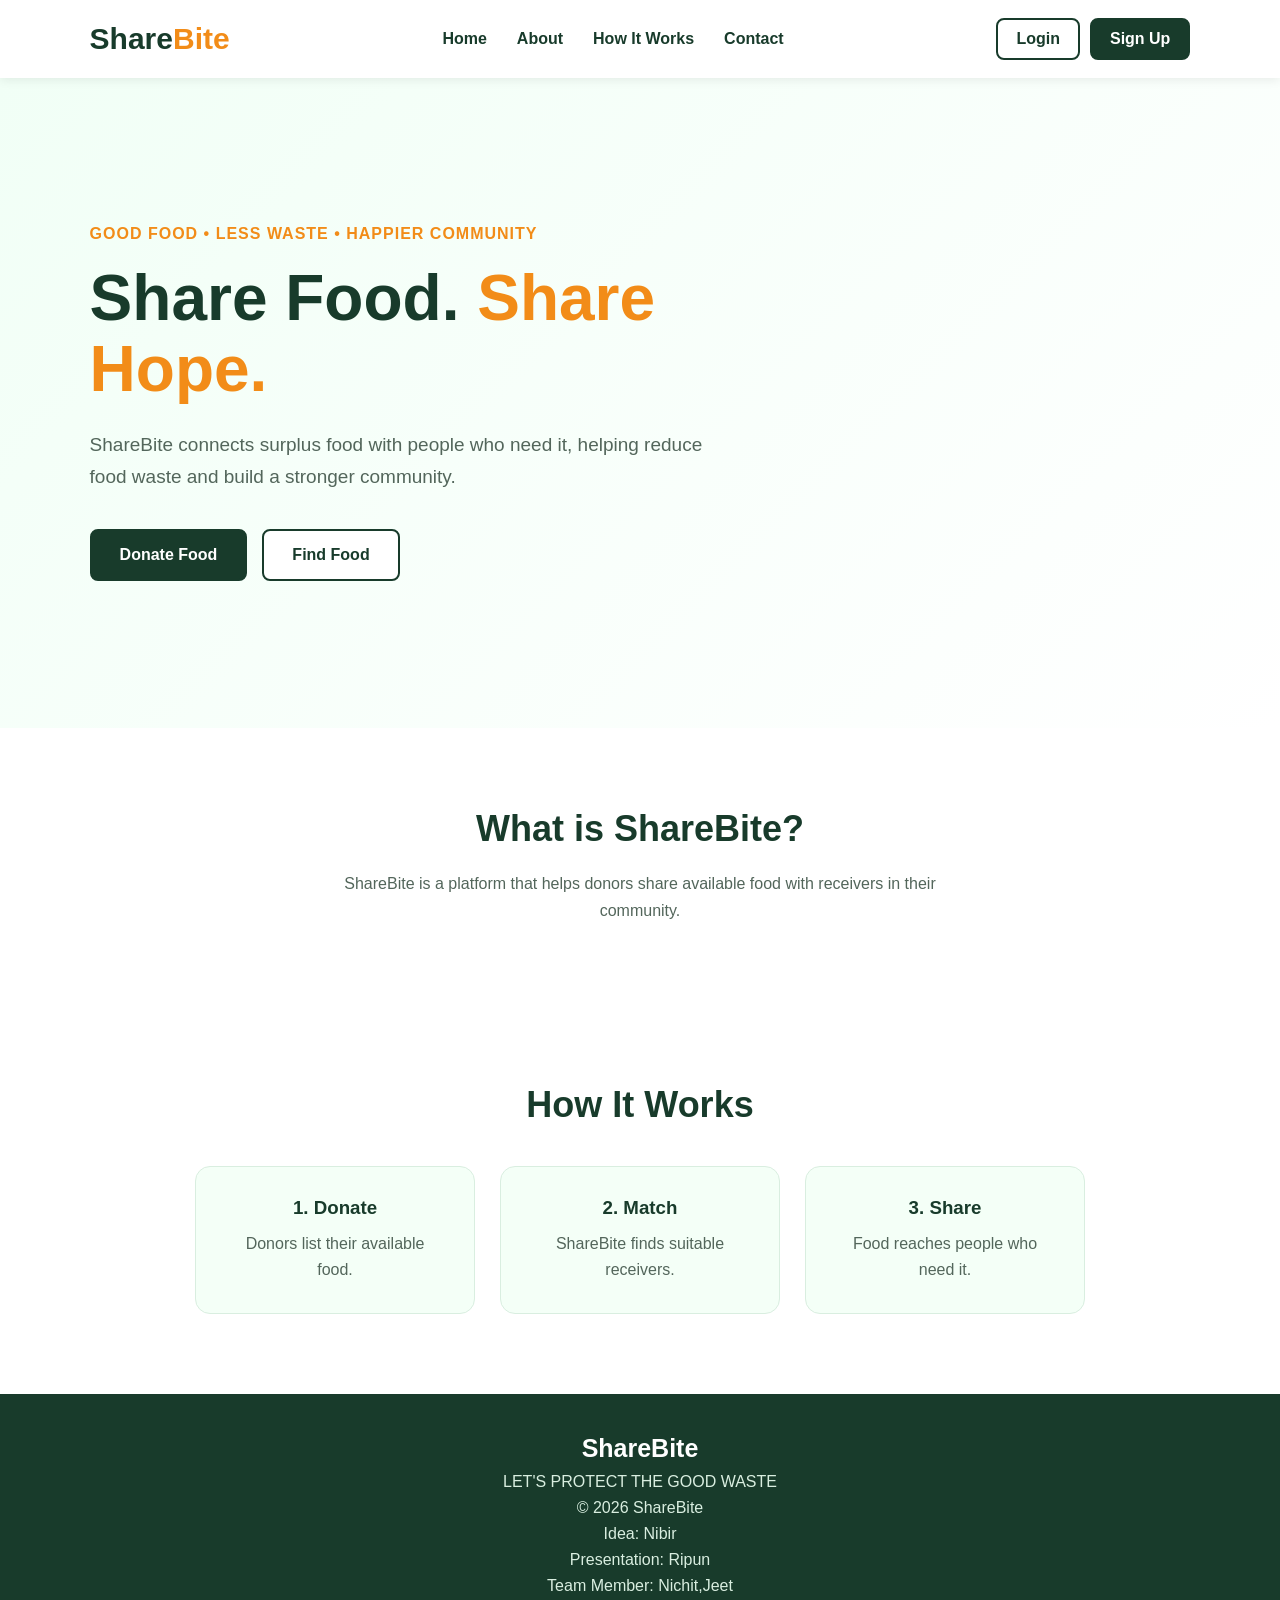
==== frontend1/index.html @ 00ac7233 "Initial commit" ====
<!DOCTYPE html>
<html lang="en">

<head>
    <meta charset="UTF-8">
    <meta name="viewport" content="width=device-width, initial-scale=1.0">

    <title>ShareBite | Good Food, Less Waste</title>

    <link rel="stylesheet" href="css/style.css">
</head>

<body>

    <!-- ================= NAVBAR ================= -->

    <header class="navbar">

        <div class="logo">
            <span>Share</span><strong>Bite</strong>
        </div>

        <nav>
            <a href="index.html">Home</a>
            <a href="#about">About</a>
            <a href="#how-it-works">How It Works</a>
            <a href="#contact">Contact</a>
        </nav>

        <div class="nav-buttons">
            <button class="login-btn" onclick="loginUser()">
    Login
</button>

<button class="signup-btn" onclick="signupUser()">
    Sign Up
</button>
        </div>

    </header>


    <!-- ================= HERO ================= -->

    <main>

        <section class="hero">

            <div class="hero-content">

                <p class="tagline">
                    GOOD FOOD • LESS WASTE • HAPPIER COMMUNITY
                </p>

                <h1>
                    Share Food.
                    <span>Share Hope.</span>
                </h1>

                <p class="hero-text">
                    ShareBite connects surplus food with people who need it,
                    helping reduce food waste and build a stronger community.
                </p>

                <div class="hero-buttons">

    <button class="primary-btn" onclick="goToDonor()">
        Donate Food
    </button>

    <button class="secondary-btn" onclick="goToReceiver()">
        Find Food
    </button>

</div>

            </div>

        </section>


        <!-- ================= ABOUT ================= -->

        <section id="about" class="info-section">

            <h2>What is ShareBite?</h2>

            <p>
                ShareBite is a platform that helps donors share
                available food with receivers in their community.
            </p>

        </section>


        <!-- ================= HOW IT WORKS ================= -->

        <section id="how-it-works" class="info-section">

            <h2>How It Works</h2>

            <div class="steps">

                <div class="step-card">
                    <h3>1. Donate</h3>
                    <p>
                        Donors list their available food.
                    </p>
                </div>

                <div class="step-card">
                    <h3>2. Match</h3>
                    <p>
                        ShareBite finds suitable receivers.
                    </p>
                </div>

                <div class="step-card">
                    <h3>3. Share</h3>
                    <p>
                        Food reaches people who need it.
                    </p>
                </div>

            </div>

        </section>

    </main>


    <!-- ================= FOOTER ================= -->

    <footer id="contact">

        <h3>ShareBite</h3>

        <p>
            LET'S PROTECT THE GOOD WASTE 
        </p>

        <p>
            © 2026 ShareBite
            
        </p>
        <p>
            Idea: Nibir
            
        </p>
        <p>
            Presentation: Ripun
            
        </p>
        <p>
            Team Member: Nichit,Jeet
            
        </p>

    </footer>


    <script src="js/script.js"></script>

</body>

</html>
---- frontend1/css/style.css ----
/* =========================
   BASIC RESET
========================= */

:root {
    --green-dark: #183b2b;
    --green-hover: #24573f;
    --green-light: #f1fff6;
    --orange: #f28c18;
    --text-muted: #53665b;
    --border-light: #e0eee4;
}

* {
    margin: 0;
    padding: 0;
    box-sizing: border-box;
}

html {
    scroll-behavior: smooth;
}

body {
    font-family: Arial, sans-serif;
    color: var(--green-dark);
    background-color: #ffffff;
}

a,
button,
input,
textarea {
    font: inherit;
}

a:focus-visible,
button:focus-visible,
input:focus-visible,
textarea:focus-visible {
    outline: 3px solid var(--orange);
    outline-offset: 3px;
}


/* =========================
   NAVBAR
========================= */

.navbar {
    width: 100%;
    padding: 18px 7%;

    display: flex;
    align-items: center;
    justify-content: space-between;

    background-color: white;

    box-shadow: 0 2px 10px rgba(0, 0, 0, 0.08);

    position: sticky;
    top: 0;
    z-index: 1000;
}


/* LOGO */

.logo {
    font-size: 30px;
    font-weight: bold;
}

.logo span {
    color: var(--green-dark);
}

.logo strong {
    color: var(--orange);
}


/* NAV LINKS */

nav {
    display: flex;
    gap: 30px;
}

nav a {
    text-decoration: none;
    color: var(--green-dark);
    font-weight: 600;
    transition: color 0.2s ease;
}

nav a:hover {
    color: var(--orange);
}


/* NAV BUTTONS */

.nav-buttons {
    display: flex;
    gap: 10px;
}

.login-btn,
.signup-btn {
    padding: 10px 18px;
    border-radius: 8px;
    cursor: pointer;
    font-weight: bold;
    transition: background-color 0.2s ease, color 0.2s ease, border-color 0.2s ease;
}

.login-btn {
    background: white;
    border: 2px solid var(--green-dark);
    color: var(--green-dark);
}

.signup-btn {
    background: var(--green-dark);
    border: 2px solid var(--green-dark);
    color: white;
}


/* =========================
   HERO
========================= */

.hero {
    min-height: 650px;

    display: flex;
    align-items: center;

    padding: 80px 7%;

    background: linear-gradient(
        135deg,
        var(--green-light),
        #ffffff
    );
}

.hero-content {
    max-width: 650px;
}

.tagline {
    color: var(--orange);
    font-weight: bold;
    letter-spacing: 1px;
    margin-bottom: 20px;
}

.hero h1 {
    font-size: 64px;
    line-height: 1.1;
    margin-bottom: 25px;
}

.hero h1 span {
    color: var(--orange);
}

.hero-text {
    font-size: 19px;
    line-height: 1.7;
    color: var(--text-muted);
    margin-bottom: 35px;
}


/* =========================
   HERO BUTTONS
========================= */

.hero-buttons {
    display: flex;
    gap: 15px;
}

.primary-btn,
.secondary-btn {
    padding: 15px 28px;

    border-radius: 8px;

    font-size: 16px;
    font-weight: bold;

    cursor: pointer;
    transition: background-color 0.2s ease, color 0.2s ease, border-color 0.2s ease;
}

.primary-btn {
    background-color: var(--green-dark);
    color: white;
    border: 2px solid var(--green-dark);
}

.secondary-btn {
    background-color: white;
    color: var(--green-dark);
    border: 2px solid var(--green-dark);
}

.primary-btn:hover {
    background-color: var(--green-hover);
}

.secondary-btn:hover {
    background-color: var(--green-light);
}


/* =========================
   INFORMATION SECTIONS
========================= */

.info-section {
    padding: 80px 7%;
    text-align: center;
}

.info-section h2 {
    font-size: 36px;
    margin-bottom: 20px;
}

.info-section > p {
    max-width: 650px;
    margin: auto;
    line-height: 1.7;
    color: var(--text-muted);
}


/* =========================
   STEPS
========================= */

.steps {
    display: flex;
    justify-content: center;
    gap: 25px;

    margin-top: 40px;
}

.step-card {
    width: 280px;
    padding: 30px;

    background-color: #f4fff7;

    border-radius: 15px;

    border: 1px solid #d9eee0;
}

.step-card h3 {
    margin-bottom: 12px;
    color: var(--green-dark);
}

.step-card p {
    color: var(--text-muted);
    line-height: 1.6;
}


/* =========================
   FOOTER
========================= */

footer {
    padding: 40px 7%;

    text-align: center;

    background-color: var(--green-dark);
    color: white;
}

footer h3 {
    font-size: 25px;
    margin-bottom: 10px;
}

footer p {
    margin: 8px;
    color: #d9eee0;
}
/* =========================
   DONOR DASHBOARD
========================= */

.dashboard {
    padding: 60px 7%;
    background-color: #f8fcf9;
    min-height: 100vh;
}


/* DASHBOARD HEADER */

.dashboard-header {
    display: flex;
    justify-content: space-between;
    align-items: center;

    margin-bottom: 45px;
}

.dashboard-header h1 {
    font-size: 42px;
    margin-bottom: 10px;
}

.dashboard-header p {
    color: var(--text-muted);
}


/* =========================
   STATS
========================= */

.stats {
    display: grid;

    grid-template-columns:
        repeat(3, 1fr);

    gap: 25px;

    margin-bottom: 55px;
}

.stat-card {
    background-color: white;

    padding: 30px;

    border-radius: 15px;

    border: 1px solid var(--border-light);

    box-shadow:
        0 5px 20px rgba(0, 0, 0, 0.05);
}

.stat-icon {
    font-size: 30px;
}

.stat-card h3 {
    font-size: 32px;

    margin-top: 15px;

    color: var(--green-dark);
}

.stat-card p {
    color: var(--text-muted);

    margin-top: 5px;
}


/* =========================
   SECTION HEADING
========================= */

.section-heading {
    display: flex;

    justify-content: space-between;

    align-items: center;

    margin-bottom: 25px;
}

.section-heading h2 {
    font-size: 30px;

    margin-bottom: 7px;
}

.section-heading p {
    color: var(--text-muted);
}


/* =========================
   DONATION CARDS
========================= */

.donation-grid {
    display: grid;

    grid-template-columns:
        repeat(3, 1fr);

    gap: 25px;
}

.donation-card {
    background-color: white;

    border-radius: 15px;

    overflow: hidden;

    border: 1px solid var(--border-light);

    box-shadow:
        0 5px 20px rgba(0, 0, 0, 0.05);
}

.food-image {
    height: 150px;

    display: flex;

    justify-content: center;

    align-items: center;

    background-color: var(--green-light);

    font-size: 65px;
}

.donation-info {
    padding: 22px;
}

.donation-info h3 {
    margin-bottom: 12px;
}

.donation-info p {
    color: var(--text-muted);

    margin: 7px 0;
}


/* =========================
   STATUS
========================= */

.status {
    display: inline-block;

    margin-top: 10px;

    padding: 6px 12px;

    border-radius: 20px;

    font-size: 13px;

    font-weight: bold;
}

.available {
    background-color: #e4f8ea;

    color: #24733e;
}

.claimed {
    background-color: #eeeeee;

    color: #666666;
}


/* =========================
   DONATION FORM
========================= */

.donation-form-section {
    margin-top: 70px;

    background-color: white;

    padding: 35px;

    border-radius: 15px;

    border: 1px solid var(--border-light);
}

#food-form {
    max-width: 750px;
}

.form-group {
    display: flex;

    flex-direction: column;

    margin-bottom: 20px;
}

.form-group label {
    font-weight: bold;

    margin-bottom: 8px;
}

.form-group input,
.form-group textarea {
    padding: 13px;

    border: 1px solid #cddbd1;

    border-radius: 8px;

    font-family: inherit;

    font-size: 15px;

    outline: none;
}

.form-group input:focus,
.form-group textarea:focus {
    border-color: var(--green-dark);
}

.form-row {
    display: grid;

    grid-template-columns:
        1fr 1fr;

    gap: 20px;
}


/* =========================
   RESPONSIVE LAYOUT
========================= */

@media (max-width: 900px) {
    .navbar {
        padding-right: 5%;
        padding-left: 5%;
        gap: 18px;
    }

    nav {
        gap: 18px;
    }

    .hero h1 {
        font-size: clamp(42px, 7vw, 58px);
    }

    .stats,
    .donation-grid {
        grid-template-columns: repeat(2, minmax(0, 1fr));
    }

    .steps {
        flex-wrap: wrap;
    }

    .step-card {
        flex: 1 1 240px;
        max-width: 360px;
    }
}

@media (max-width: 600px) {
    .navbar {
        padding: 14px 5%;
        flex-wrap: wrap;
    }

    .logo {
        font-size: 26px;
    }

    nav {
        order: 3;
        flex: 1 0 100%;
        justify-content: center;
        flex-wrap: wrap;
        gap: 12px 22px;
    }

    .nav-buttons {
        margin-left: auto;
    }

    .hero {
        min-height: auto;
        padding: 64px 6%;
    }

    .hero h1 {
        font-size: clamp(38px, 11vw, 52px);
    }

    .hero-text {
        font-size: 17px;
    }

    .hero-buttons {
        flex-wrap: wrap;
    }

    .info-section {
        padding: 60px 6%;
    }

    .info-section h2 {
        font-size: 30px;
    }

    .steps {
        flex-direction: column;
        align-items: stretch;
    }

    .step-card {
        width: 100%;
        max-width: none;
    }

    .dashboard {
        padding: 40px 5%;
    }

    .dashboard-header,
    .section-heading {
        align-items: flex-start;
        flex-direction: column;
        gap: 18px;
    }

    .dashboard-header h1 {
        font-size: 34px;
    }

    .dashboard-header .primary-btn,
    .section-heading .secondary-btn {
        width: 100%;
    }

    .stats,
    .donation-grid,
    .form-row {
        grid-template-columns: minmax(0, 1fr);
    }

    .stat-card,
    .donation-form-section {
        padding: 24px;
    }

    #food-form {
        max-width: 100%;
    }

    footer {
        padding: 32px 6%;
    }
}

@media (prefers-reduced-motion: reduce) {
    html {
        scroll-behavior: auto;
    }

    *,
    *::before,
    *::after {
        transition-duration: 0.01ms !important;
    }
}
/* =========================
   SEARCH SECTION
========================= */

.search-section {
    margin-bottom: 45px;
}

.search-box {
    display: flex;

    max-width: 650px;

    gap: 12px;
}

.search-box input {
    flex: 1;

    padding: 15px;

    border: 1px solid #cddbd1;

    border-radius: 8px;

    font-size: 16px;

    outline: none;
}

.search-box input:focus {
    border-color: #183b2b;
}


/* =========================
   RECEIVER FOOD CARDS
========================= */

.food-card {
    transition:
        transform 0.2s ease,
        box-shadow 0.2s ease;
}

.food-card:hover {
    transform: translateY(-5px);

    box-shadow:
        0 10px 25px rgba(0, 0, 0, 0.08);
}


/* =========================
   CLAIM BUTTON
========================= */

.claim-btn {
    width: 100%;
}

.claim-btn:disabled {
    background-color: #999;

    border-color: #999;

    cursor: not-allowed;
}
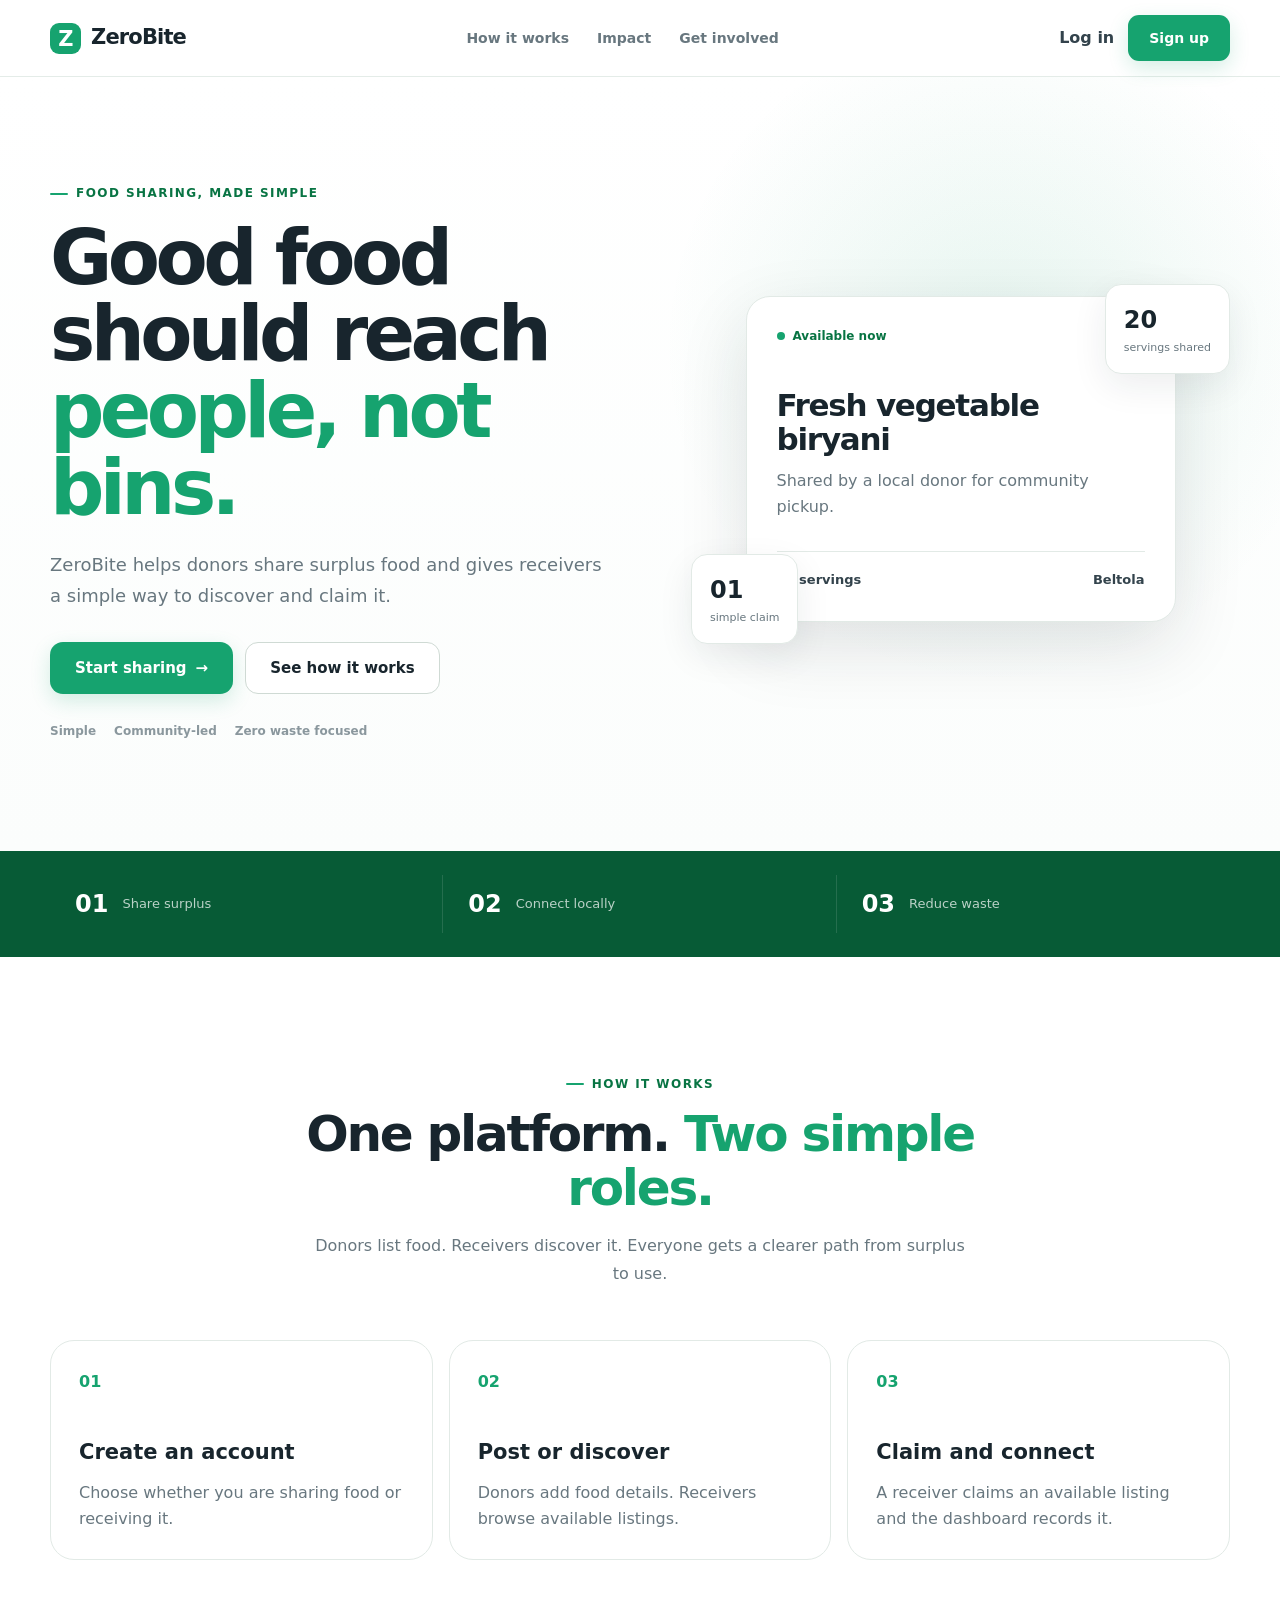
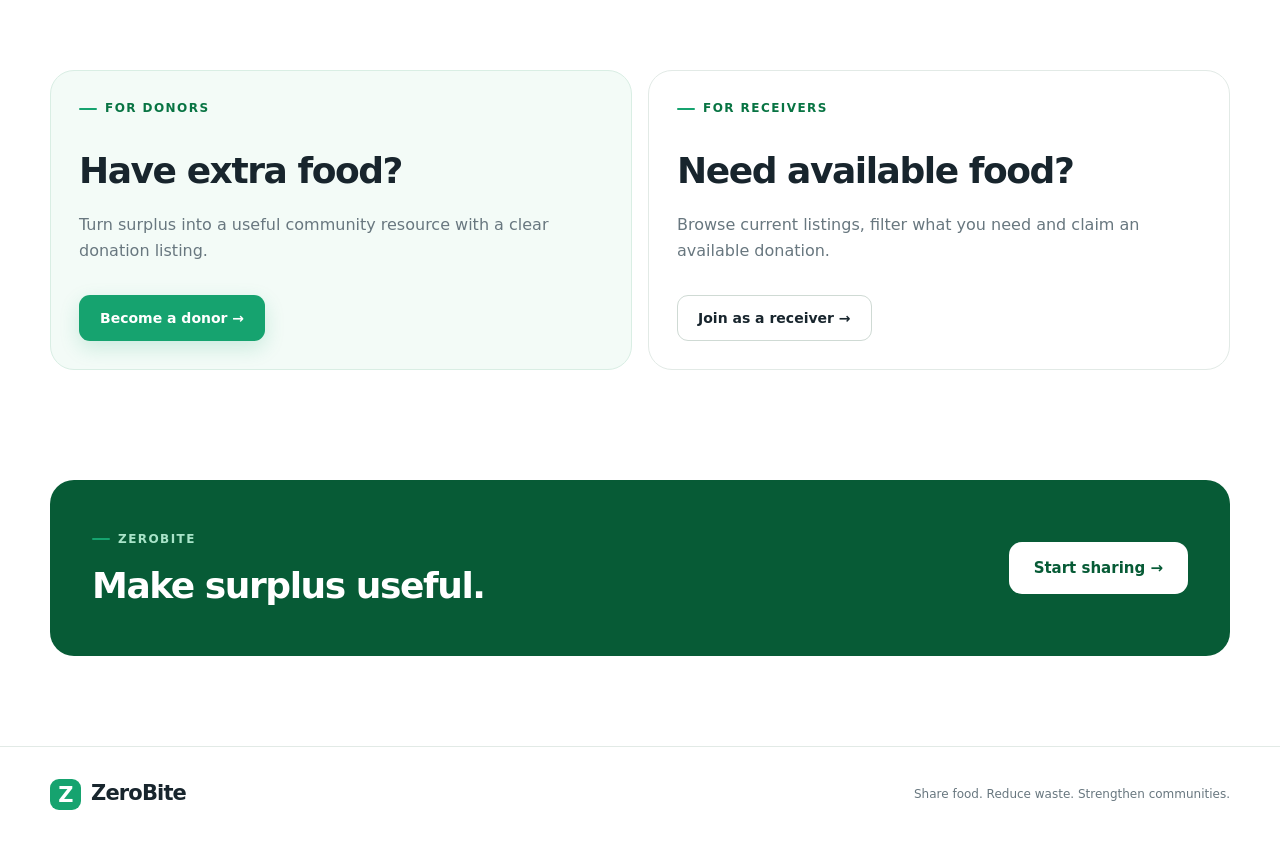
==== commit 29011b35: "Add files via upload" ====
--- a/frontend1/index.html
+++ b/frontend1/index.html
@@ -1,166 +1,121 @@
 <!DOCTYPE html>
 <html lang="en">
-
 <head>
     <meta charset="UTF-8">
     <meta name="viewport" content="width=device-width, initial-scale=1.0">
-
-    <title>ShareBite | Good Food, Less Waste</title>
-
+    <meta name="description" content="ZeroBite connects surplus food with people who can use it.">
+    <title>ZeroBite | Share Food. Reduce Waste.</title>
     <link rel="stylesheet" href="css/style.css">
 </head>
+<body>
+<header class="navbar">
+    <div class="container navbar-inner">
+        <a href="index.html" class="logo"><span class="logo-mark">Z</span><span>ZeroBite</span></a>
+        <nav class="nav-links" aria-label="Main navigation">
+            <a href="#how-it-works">How it works</a>
+            <a href="#impact">Impact</a>
+            <a href="#roles">Get involved</a>
+        </nav>
+        <div class="nav-actions">
+            <a href="pages/login.html" class="nav-login-btn">Log in</a>
+            <a href="pages/signup.html" class="btn btn-primary nav-signup-btn">Sign up</a>
+        </div>
+        <button class="mobile-menu-toggle" id="mobile-menu-toggle" type="button" aria-label="Open menu" aria-expanded="false" aria-controls="mobile-nav">
+            <span></span><span></span><span></span>
+        </button>
+    </div>
+    <div class="mobile-nav" id="mobile-nav">
+        <a href="#how-it-works">How it works</a>
+        <a href="#impact">Impact</a>
+        <a href="#roles">Get involved</a>
+        <a href="pages/login.html">Log in</a>
+        <a href="pages/signup.html" class="btn btn-primary">Sign up</a>
+    </div>
+</header>
 
-<body>
+<main>
+    <section class="hero">
+        <div class="container hero-grid">
+            <div class="hero-content">
+                <span class="section-eyebrow">Food sharing, made simple</span>
+                <h1>Good food should reach <span>people, not bins.</span></h1>
+                <p>ZeroBite helps donors share surplus food and gives receivers a simple way to discover and claim it.</p>
+                <div class="hero-actions">
+                    <a href="pages/signup.html" class="btn btn-primary btn-large">Start sharing <span aria-hidden="true">→</span></a>
+                    <a href="#how-it-works" class="btn btn-secondary btn-large">See how it works</a>
+                </div>
+                <div class="hero-trust">
+                    <span>Simple</span><span>Community-led</span><span>Zero waste focused</span>
+                </div>
+            </div>
+            <div class="hero-visual" aria-label="ZeroBite food sharing overview">
+                <div class="hero-card hero-card-main">
+                    <div class="hero-card-top"><span class="status-dot"></span><span>Available now</span></div>
+                    <h2>Fresh vegetable biryani</h2>
+                    <p>Shared by a local donor for community pickup.</p>
+                    <div class="hero-card-meta"><span>20 servings</span><span>Beltola</span></div>
+                </div>
+                <div class="floating-card floating-card-one"><strong>20</strong><span>servings shared</span></div>
+                <div class="floating-card floating-card-two"><strong>01</strong><span>simple claim</span></div>
+            </div>
+        </div>
+    </section>
 
-    <!-- ================= NAVBAR ================= -->
+    <section class="impact-strip" id="impact">
+        <div class="container impact-grid">
+            <div><span class="impact-number">01</span><span class="impact-label">Share surplus</span></div>
+            <div><span class="impact-number">02</span><span class="impact-label">Connect locally</span></div>
+            <div><span class="impact-number">03</span><span class="impact-label">Reduce waste</span></div>
+        </div>
+    </section>
 
-    <header class="navbar">
+    <section class="info-section" id="how-it-works">
+        <div class="container">
+            <div class="section-heading centered">
+                <span class="section-eyebrow">How it works</span>
+                <h2>One platform. <span>Two simple roles.</span></h2>
+                <p>Donors list food. Receivers discover it. Everyone gets a clearer path from surplus to use.</p>
+            </div>
+            <div class="steps-grid">
+                <article class="step-card"><span>01</span><h3>Create an account</h3><p>Choose whether you are sharing food or receiving it.</p></article>
+                <article class="step-card"><span>02</span><h3>Post or discover</h3><p>Donors add food details. Receivers browse available listings.</p></article>
+                <article class="step-card"><span>03</span><h3>Claim and connect</h3><p>A receiver claims an available listing and the dashboard records it.</p></article>
+            </div>
+        </div>
+    </section>
 
-        <div class="logo">
-            <span>Share</span><strong>Bite</strong>
+    <section class="roles-section" id="roles">
+        <div class="container roles-grid">
+            <div class="role-card role-card-green">
+                <span class="section-eyebrow">For donors</span>
+                <h2>Have extra food?</h2>
+                <p>Turn surplus into a useful community resource with a clear donation listing.</p>
+                <a href="pages/signup.html" class="btn btn-primary">Become a donor →</a>
+            </div>
+            <div class="role-card">
+                <span class="section-eyebrow">For receivers</span>
+                <h2>Need available food?</h2>
+                <p>Browse current listings, filter what you need and claim an available donation.</p>
+                <a href="pages/signup.html" class="btn btn-secondary">Join as a receiver →</a>
+            </div>
         </div>
+    </section>
 
-        <nav>
-            <a href="index.html">Home</a>
-            <a href="#about">About</a>
-            <a href="#how-it-works">How It Works</a>
-            <a href="#contact">Contact</a>
-        </nav>
+    <section class="cta-section">
+        <div class="container cta-inner">
+            <div><span class="section-eyebrow">ZeroBite</span><h2>Make surplus useful.</h2></div>
+            <a href="pages/signup.html" class="btn btn-light btn-large">Start sharing →</a>
+        </div>
+    </section>
+</main>
 
-        <div class="nav-buttons">
-            <button class="login-btn" onclick="loginUser()">
-    Login
-</button>
+<footer class="footer">
+    <div class="container footer-inner">
+        <a href="index.html" class="logo"><span class="logo-mark">Z</span><span>ZeroBite</span></a>
+        <p>Share food. Reduce waste. Strengthen communities.</p>
+    </div>
+</footer>
 
-<button class="signup-btn" onclick="signupUser()">
-    Sign Up
-</button>
-        </div>
-
-    </header>
-
-
-    <!-- ================= HERO ================= -->
-
-    <main>
-
-        <section class="hero">
-
-            <div class="hero-content">
-
-                <p class="tagline">
-                    GOOD FOOD • LESS WASTE • HAPPIER COMMUNITY
-                </p>
-
-                <h1>
-                    Share Food.
-                    <span>Share Hope.</span>
-                </h1>
-
-                <p class="hero-text">
-                    ShareBite connects surplus food with people who need it,
-                    helping reduce food waste and build a stronger community.
-                </p>
-
-                <div class="hero-buttons">
-
-    <button class="primary-btn" onclick="goToDonor()">
-        Donate Food
-    </button>
-
-    <button class="secondary-btn" onclick="goToReceiver()">
-        Find Food
-    </button>
-
-</div>
-
-            </div>
-
-        </section>
-
-
-        <!-- ================= ABOUT ================= -->
-
-        <section id="about" class="info-section">
-
-            <h2>What is ShareBite?</h2>
-
-            <p>
-                ShareBite is a platform that helps donors share
-                available food with receivers in their community.
-            </p>
-
-        </section>
-
-
-        <!-- ================= HOW IT WORKS ================= -->
-
-        <section id="how-it-works" class="info-section">
-
-            <h2>How It Works</h2>
-
-            <div class="steps">
-
-                <div class="step-card">
-                    <h3>1. Donate</h3>
-                    <p>
-                        Donors list their available food.
-                    </p>
-                </div>
-
-                <div class="step-card">
-                    <h3>2. Match</h3>
-                    <p>
-                        ShareBite finds suitable receivers.
-                    </p>
-                </div>
-
-                <div class="step-card">
-                    <h3>3. Share</h3>
-                    <p>
-                        Food reaches people who need it.
-                    </p>
-                </div>
-
-            </div>
-
-        </section>
-
-    </main>
-
-
-    <!-- ================= FOOTER ================= -->
-
-    <footer id="contact">
-
-        <h3>ShareBite</h3>
-
-        <p>
-            LET'S PROTECT THE GOOD WASTE 
-        </p>
-
-        <p>
-            © 2026 ShareBite
-            
-        </p>
-        <p>
-            Idea: Nibir
-            
-        </p>
-        <p>
-            Presentation: Ripun
-            
-        </p>
-        <p>
-            Team Member: Nichit,Jeet
-            
-        </p>
-
-    </footer>
-
-
-    <script src="js/script.js"></script>
-
+<script src="js/script.js"></script>
 </body>
-
-</html>+</html>
--- a/frontend1/css/style.css
+++ b/frontend1/css/style.css
@@ -1,763 +1,103 @@
-/* =========================
-   BASIC RESET
-========================= */
-
-:root {
-    --green-dark: #183b2b;
-    --green-hover: #24573f;
-    --green-light: #f1fff6;
-    --orange: #f28c18;
-    --text-muted: #53665b;
-    --border-light: #e0eee4;
+:root{
+    --green:#16a36f;--green-dark:#087443;--green-deep:#075b36;
+    --green-light:#eaf8f1;--green-soft:#f3fbf7;
+    --ink:#18252d;--ink-soft:#33434c;--muted:#68777f;--muted-light:#8a979d;
+    --white:#fff;--surface:#f8faf9;--border:#e2eae6;--border-dark:#cfdad4;
+    --danger:#c53d3d;--success:#12845a;
+    --shadow-sm:0 2px 10px rgba(24,37,45,.05);--shadow-md:0 12px 35px rgba(24,37,45,.08);
+    --shadow-lg:0 25px 70px rgba(24,37,45,.12);--radius-sm:10px;--radius-md:16px;
+    --radius-lg:24px;--container:1180px;--transition:180ms ease;
 }
-
-* {
-    margin: 0;
-    padding: 0;
-    box-sizing: border-box;
-}
-
-html {
-    scroll-behavior: smooth;
-}
-
-body {
-    font-family: Arial, sans-serif;
-    color: var(--green-dark);
-    background-color: #ffffff;
-}
-
-a,
-button,
-input,
-textarea {
-    font: inherit;
-}
-
-a:focus-visible,
-button:focus-visible,
-input:focus-visible,
-textarea:focus-visible {
-    outline: 3px solid var(--orange);
-    outline-offset: 3px;
-}
-
-
-/* =========================
-   NAVBAR
-========================= */
-
-.navbar {
-    width: 100%;
-    padding: 18px 7%;
-
-    display: flex;
-    align-items: center;
-    justify-content: space-between;
-
-    background-color: white;
-
-    box-shadow: 0 2px 10px rgba(0, 0, 0, 0.08);
-
-    position: sticky;
-    top: 0;
-    z-index: 1000;
-}
-
-
-/* LOGO */
-
-.logo {
-    font-size: 30px;
-    font-weight: bold;
-}
-
-.logo span {
-    color: var(--green-dark);
-}
-
-.logo strong {
-    color: var(--orange);
-}
-
-
-/* NAV LINKS */
-
-nav {
-    display: flex;
-    gap: 30px;
-}
-
-nav a {
-    text-decoration: none;
-    color: var(--green-dark);
-    font-weight: 600;
-    transition: color 0.2s ease;
-}
-
-nav a:hover {
-    color: var(--orange);
-}
-
-
-/* NAV BUTTONS */
-
-.nav-buttons {
-    display: flex;
-    gap: 10px;
-}
-
-.login-btn,
-.signup-btn {
-    padding: 10px 18px;
-    border-radius: 8px;
-    cursor: pointer;
-    font-weight: bold;
-    transition: background-color 0.2s ease, color 0.2s ease, border-color 0.2s ease;
-}
-
-.login-btn {
-    background: white;
-    border: 2px solid var(--green-dark);
-    color: var(--green-dark);
-}
-
-.signup-btn {
-    background: var(--green-dark);
-    border: 2px solid var(--green-dark);
-    color: white;
-}
-
-
-/* =========================
-   HERO
-========================= */
-
-.hero {
-    min-height: 650px;
-
-    display: flex;
-    align-items: center;
-
-    padding: 80px 7%;
-
-    background: linear-gradient(
-        135deg,
-        var(--green-light),
-        #ffffff
-    );
-}
-
-.hero-content {
-    max-width: 650px;
-}
-
-.tagline {
-    color: var(--orange);
-    font-weight: bold;
-    letter-spacing: 1px;
-    margin-bottom: 20px;
-}
-
-.hero h1 {
-    font-size: 64px;
-    line-height: 1.1;
-    margin-bottom: 25px;
-}
-
-.hero h1 span {
-    color: var(--orange);
-}
-
-.hero-text {
-    font-size: 19px;
-    line-height: 1.7;
-    color: var(--text-muted);
-    margin-bottom: 35px;
-}
-
-
-/* =========================
-   HERO BUTTONS
-========================= */
-
-.hero-buttons {
-    display: flex;
-    gap: 15px;
-}
-
-.primary-btn,
-.secondary-btn {
-    padding: 15px 28px;
-
-    border-radius: 8px;
-
-    font-size: 16px;
-    font-weight: bold;
-
-    cursor: pointer;
-    transition: background-color 0.2s ease, color 0.2s ease, border-color 0.2s ease;
-}
-
-.primary-btn {
-    background-color: var(--green-dark);
-    color: white;
-    border: 2px solid var(--green-dark);
-}
-
-.secondary-btn {
-    background-color: white;
-    color: var(--green-dark);
-    border: 2px solid var(--green-dark);
-}
-
-.primary-btn:hover {
-    background-color: var(--green-hover);
-}
-
-.secondary-btn:hover {
-    background-color: var(--green-light);
-}
-
-
-/* =========================
-   INFORMATION SECTIONS
-========================= */
-
-.info-section {
-    padding: 80px 7%;
-    text-align: center;
-}
-
-.info-section h2 {
-    font-size: 36px;
-    margin-bottom: 20px;
-}
-
-.info-section > p {
-    max-width: 650px;
-    margin: auto;
-    line-height: 1.7;
-    color: var(--text-muted);
-}
-
-
-/* =========================
-   STEPS
-========================= */
-
-.steps {
-    display: flex;
-    justify-content: center;
-    gap: 25px;
-
-    margin-top: 40px;
-}
-
-.step-card {
-    width: 280px;
-    padding: 30px;
-
-    background-color: #f4fff7;
-
-    border-radius: 15px;
-
-    border: 1px solid #d9eee0;
-}
-
-.step-card h3 {
-    margin-bottom: 12px;
-    color: var(--green-dark);
-}
-
-.step-card p {
-    color: var(--text-muted);
-    line-height: 1.6;
-}
-
-
-/* =========================
-   FOOTER
-========================= */
-
-footer {
-    padding: 40px 7%;
-
-    text-align: center;
-
-    background-color: var(--green-dark);
-    color: white;
-}
-
-footer h3 {
-    font-size: 25px;
-    margin-bottom: 10px;
-}
-
-footer p {
-    margin: 8px;
-    color: #d9eee0;
-}
-/* =========================
-   DONOR DASHBOARD
-========================= */
-
-.dashboard {
-    padding: 60px 7%;
-    background-color: #f8fcf9;
-    min-height: 100vh;
-}
-
-
-/* DASHBOARD HEADER */
-
-.dashboard-header {
-    display: flex;
-    justify-content: space-between;
-    align-items: center;
-
-    margin-bottom: 45px;
-}
-
-.dashboard-header h1 {
-    font-size: 42px;
-    margin-bottom: 10px;
-}
-
-.dashboard-header p {
-    color: var(--text-muted);
-}
-
-
-/* =========================
-   STATS
-========================= */
-
-.stats {
-    display: grid;
-
-    grid-template-columns:
-        repeat(3, 1fr);
-
-    gap: 25px;
-
-    margin-bottom: 55px;
-}
-
-.stat-card {
-    background-color: white;
-
-    padding: 30px;
-
-    border-radius: 15px;
-
-    border: 1px solid var(--border-light);
-
-    box-shadow:
-        0 5px 20px rgba(0, 0, 0, 0.05);
-}
-
-.stat-icon {
-    font-size: 30px;
-}
-
-.stat-card h3 {
-    font-size: 32px;
-
-    margin-top: 15px;
-
-    color: var(--green-dark);
-}
-
-.stat-card p {
-    color: var(--text-muted);
-
-    margin-top: 5px;
-}
-
-
-/* =========================
-   SECTION HEADING
-========================= */
-
-.section-heading {
-    display: flex;
-
-    justify-content: space-between;
-
-    align-items: center;
-
-    margin-bottom: 25px;
-}
-
-.section-heading h2 {
-    font-size: 30px;
-
-    margin-bottom: 7px;
-}
-
-.section-heading p {
-    color: var(--text-muted);
-}
-
-
-/* =========================
-   DONATION CARDS
-========================= */
-
-.donation-grid {
-    display: grid;
-
-    grid-template-columns:
-        repeat(3, 1fr);
-
-    gap: 25px;
-}
-
-.donation-card {
-    background-color: white;
-
-    border-radius: 15px;
-
-    overflow: hidden;
-
-    border: 1px solid var(--border-light);
-
-    box-shadow:
-        0 5px 20px rgba(0, 0, 0, 0.05);
-}
-
-.food-image {
-    height: 150px;
-
-    display: flex;
-
-    justify-content: center;
-
-    align-items: center;
-
-    background-color: var(--green-light);
-
-    font-size: 65px;
-}
-
-.donation-info {
-    padding: 22px;
-}
-
-.donation-info h3 {
-    margin-bottom: 12px;
-}
-
-.donation-info p {
-    color: var(--text-muted);
-
-    margin: 7px 0;
-}
-
-
-/* =========================
-   STATUS
-========================= */
-
-.status {
-    display: inline-block;
-
-    margin-top: 10px;
-
-    padding: 6px 12px;
-
-    border-radius: 20px;
-
-    font-size: 13px;
-
-    font-weight: bold;
-}
-
-.available {
-    background-color: #e4f8ea;
-
-    color: #24733e;
-}
-
-.claimed {
-    background-color: #eeeeee;
-
-    color: #666666;
-}
-
-
-/* =========================
-   DONATION FORM
-========================= */
-
-.donation-form-section {
-    margin-top: 70px;
-
-    background-color: white;
-
-    padding: 35px;
-
-    border-radius: 15px;
-
-    border: 1px solid var(--border-light);
-}
-
-#food-form {
-    max-width: 750px;
-}
-
-.form-group {
-    display: flex;
-
-    flex-direction: column;
-
-    margin-bottom: 20px;
-}
-
-.form-group label {
-    font-weight: bold;
-
-    margin-bottom: 8px;
-}
-
-.form-group input,
-.form-group textarea {
-    padding: 13px;
-
-    border: 1px solid #cddbd1;
-
-    border-radius: 8px;
-
-    font-family: inherit;
-
-    font-size: 15px;
-
-    outline: none;
-}
-
-.form-group input:focus,
-.form-group textarea:focus {
-    border-color: var(--green-dark);
-}
-
-.form-row {
-    display: grid;
-
-    grid-template-columns:
-        1fr 1fr;
-
-    gap: 20px;
-}
-
-
-/* =========================
-   RESPONSIVE LAYOUT
-========================= */
-
-@media (max-width: 900px) {
-    .navbar {
-        padding-right: 5%;
-        padding-left: 5%;
-        gap: 18px;
-    }
-
-    nav {
-        gap: 18px;
-    }
-
-    .hero h1 {
-        font-size: clamp(42px, 7vw, 58px);
-    }
-
-    .stats,
-    .donation-grid {
-        grid-template-columns: repeat(2, minmax(0, 1fr));
-    }
-
-    .steps {
-        flex-wrap: wrap;
-    }
-
-    .step-card {
-        flex: 1 1 240px;
-        max-width: 360px;
-    }
-}
-
-@media (max-width: 600px) {
-    .navbar {
-        padding: 14px 5%;
-        flex-wrap: wrap;
-    }
-
-    .logo {
-        font-size: 26px;
-    }
-
-    nav {
-        order: 3;
-        flex: 1 0 100%;
-        justify-content: center;
-        flex-wrap: wrap;
-        gap: 12px 22px;
-    }
-
-    .nav-buttons {
-        margin-left: auto;
-    }
-
-    .hero {
-        min-height: auto;
-        padding: 64px 6%;
-    }
-
-    .hero h1 {
-        font-size: clamp(38px, 11vw, 52px);
-    }
-
-    .hero-text {
-        font-size: 17px;
-    }
-
-    .hero-buttons {
-        flex-wrap: wrap;
-    }
-
-    .info-section {
-        padding: 60px 6%;
-    }
-
-    .info-section h2 {
-        font-size: 30px;
-    }
-
-    .steps {
-        flex-direction: column;
-        align-items: stretch;
-    }
-
-    .step-card {
-        width: 100%;
-        max-width: none;
-    }
-
-    .dashboard {
-        padding: 40px 5%;
-    }
-
-    .dashboard-header,
-    .section-heading {
-        align-items: flex-start;
-        flex-direction: column;
-        gap: 18px;
-    }
-
-    .dashboard-header h1 {
-        font-size: 34px;
-    }
-
-    .dashboard-header .primary-btn,
-    .section-heading .secondary-btn {
-        width: 100%;
-    }
-
-    .stats,
-    .donation-grid,
-    .form-row {
-        grid-template-columns: minmax(0, 1fr);
-    }
-
-    .stat-card,
-    .donation-form-section {
-        padding: 24px;
-    }
-
-    #food-form {
-        max-width: 100%;
-    }
-
-    footer {
-        padding: 32px 6%;
-    }
-}
-
-@media (prefers-reduced-motion: reduce) {
-    html {
-        scroll-behavior: auto;
-    }
-
-    *,
-    *::before,
-    *::after {
-        transition-duration: 0.01ms !important;
-    }
-}
-/* =========================
-   SEARCH SECTION
-========================= */
-
-.search-section {
-    margin-bottom: 45px;
-}
-
-.search-box {
-    display: flex;
-
-    max-width: 650px;
-
-    gap: 12px;
-}
-
-.search-box input {
-    flex: 1;
-
-    padding: 15px;
-
-    border: 1px solid #cddbd1;
-
-    border-radius: 8px;
-
-    font-size: 16px;
-
-    outline: none;
-}
-
-.search-box input:focus {
-    border-color: #183b2b;
-}
-
-
-/* =========================
-   RECEIVER FOOD CARDS
-========================= */
-
-.food-card {
-    transition:
-        transform 0.2s ease,
-        box-shadow 0.2s ease;
-}
-
-.food-card:hover {
-    transform: translateY(-5px);
-
-    box-shadow:
-        0 10px 25px rgba(0, 0, 0, 0.08);
-}
-
-
-/* =========================
-   CLAIM BUTTON
-========================= */
-
-.claim-btn {
-    width: 100%;
-}
-
-.claim-btn:disabled {
-    background-color: #999;
-
-    border-color: #999;
-
-    cursor: not-allowed;
-}+*{box-sizing:border-box;margin:0;padding:0}
+html{scroll-behavior:smooth}
+body{min-height:100vh;font-family:Inter,ui-sans-serif,system-ui,-apple-system,"Segoe UI",sans-serif;background:#fff;color:var(--ink);line-height:1.6;-webkit-font-smoothing:antialiased}
+body.menu-open{overflow:hidden}
+a{color:inherit;text-decoration:none}
+button,input,select,textarea{font:inherit}
+button{cursor:pointer}
+img{display:block;max-width:100%}
+.container{width:min(calc(100% - 48px),var(--container));margin-inline:auto}
+main{overflow:hidden}
+.navbar{position:sticky;top:0;z-index:1000;background:rgba(255,255,255,.94);border-bottom:1px solid rgba(226,234,230,.9);backdrop-filter:blur(16px)}
+.navbar-inner{min-height:76px;display:flex;align-items:center;justify-content:space-between;gap:30px}
+.logo{display:inline-flex;align-items:center;gap:10px;flex-shrink:0;font-size:21px;font-weight:800;letter-spacing:-.04em}
+.logo-mark{width:31px;height:31px;display:grid;place-items:center;border-radius:9px;background:var(--green);color:#fff;font-weight:900}
+.nav-links{display:flex;align-items:center;gap:28px;color:var(--muted);font-size:14px;font-weight:650}
+.nav-links a:hover{color:var(--ink)}
+.nav-actions{display:flex;align-items:center;gap:14px}
+.nav-login-btn{font-weight:700;color:var(--ink-soft)}
+.nav-login-btn:hover{color:var(--green-dark)}
+.btn{display:inline-flex;align-items:center;justify-content:center;gap:9px;min-height:44px;padding:11px 20px;border:1px solid transparent;border-radius:11px;font-size:14px;font-weight:750;transition:transform var(--transition),background var(--transition),border-color var(--transition),box-shadow var(--transition),color var(--transition)}
+.btn:hover{transform:translateY(-1px)}
+.btn-primary{background:var(--green);color:#fff;box-shadow:0 7px 20px rgba(22,163,111,.18)}
+.btn-primary:hover{background:var(--green-dark)}
+.btn-secondary{background:#fff;border-color:var(--border-dark);color:var(--ink)}
+.btn-secondary:hover{border-color:var(--green);color:var(--green-dark);background:var(--green-soft)}
+.btn-light{background:#fff;color:var(--green-deep)}
+.btn-large{min-height:52px;padding:13px 24px;border-radius:13px;font-size:15px}
+.mobile-menu-toggle{display:none;width:44px;height:44px;border:1px solid var(--border);border-radius:12px;background:#fff;align-items:center;justify-content:center;flex-direction:column;gap:5px}
+.mobile-menu-toggle span{width:19px;height:2px;background:var(--ink);border-radius:999px}
+.mobile-nav{display:none}
+.section-eyebrow{display:inline-flex;align-items:center;gap:8px;color:var(--green-dark);font-size:12px;font-weight:800;letter-spacing:.12em;text-transform:uppercase}
+.section-eyebrow:before{content:"";width:18px;height:2px;background:var(--green);border-radius:999px}
+.section-heading{max-width:760px}.section-heading.centered{margin-inline:auto;text-align:center}
+.section-heading h2{margin-top:13px;font-size:clamp(32px,4vw,50px);font-weight:800;line-height:1.08;letter-spacing:-.045em}
+.section-heading h2 span,.hero-content h1 span{color:var(--green)}
+.section-heading p{max-width:650px;margin:17px auto 0;color:var(--muted);font-size:16px;line-height:1.75}
+.hero{padding:100px 0 110px;background:radial-gradient(circle at 78% 35%,rgba(22,163,111,.1),transparent 30%),linear-gradient(180deg,#fff,#fbfdfc)}
+.hero-grid{display:grid;grid-template-columns:minmax(0,1.02fr) minmax(420px,.98fr);align-items:center;gap:80px}
+.hero-content h1{margin-top:16px;max-width:700px;font-size:clamp(48px,6vw,76px);line-height:1.01;letter-spacing:-.06em}
+.hero-content>p{max-width:650px;margin-top:22px;color:var(--muted);font-size:18px;line-height:1.75}
+.hero-actions{display:flex;gap:12px;margin-top:30px;flex-wrap:wrap}
+.hero-trust{display:flex;gap:18px;flex-wrap:wrap;margin-top:28px;color:var(--muted-light);font-size:12px;font-weight:700}
+.hero-visual{min-height:460px;position:relative;display:grid;place-items:center}
+.hero-card{background:#fff;border:1px solid var(--border);box-shadow:var(--shadow-lg);border-radius:24px}
+.hero-card-main{width:min(100%,430px);padding:30px}
+.hero-card-top{display:flex;align-items:center;gap:8px;color:var(--green-dark);font-size:12px;font-weight:800}
+.status-dot{width:8px;height:8px;border-radius:50%;background:var(--green)}
+.hero-card h2{margin-top:42px;font-size:31px;line-height:1.1;letter-spacing:-.04em}
+.hero-card p{margin-top:12px;color:var(--muted)}
+.hero-card-meta{display:flex;justify-content:space-between;margin-top:32px;padding-top:18px;border-top:1px solid var(--border);color:var(--ink-soft);font-size:13px;font-weight:700}
+.floating-card{position:absolute;padding:16px 18px;background:#fff;border:1px solid var(--border);border-radius:16px;box-shadow:var(--shadow-md);display:flex;flex-direction:column}
+.floating-card strong{font-size:24px}.floating-card span{font-size:11px;color:var(--muted)}
+.floating-card-one{top:55px;right:0}.floating-card-two{bottom:45px;left:0}
+.impact-strip{background:var(--green-deep);color:#fff}
+.impact-grid{display:grid;grid-template-columns:repeat(3,1fr);padding:24px 0}
+.impact-grid>div{display:flex;align-items:center;gap:14px;padding:10px 25px;border-right:1px solid rgba(255,255,255,.12)}
+.impact-grid>div:last-child{border:0}.impact-number{font-size:24px;font-weight:800}.impact-label{font-size:13px;color:rgba(255,255,255,.72)}
+.info-section{padding:110px 0}.steps-grid{display:grid;grid-template-columns:repeat(3,1fr);gap:16px;margin-top:52px}
+.step-card,.role-card{padding:28px;border:1px solid var(--border);border-radius:var(--radius-lg);background:#fff}
+.step-card span{color:var(--green);font-weight:800}.step-card h3{margin-top:42px;font-size:21px}.step-card p{margin-top:10px;color:var(--muted)}
+.roles-section{padding:0 0 110px}.roles-grid{display:grid;grid-template-columns:1fr 1fr;gap:16px}
+.role-card{min-height:300px;display:flex;flex-direction:column;align-items:flex-start}
+.role-card h2{margin-top:24px;font-size:36px;letter-spacing:-.04em}.role-card p{max-width:480px;margin:12px 0 28px;color:var(--muted)}
+.role-card-green{background:var(--green-soft);border-color:#d9eee4}
+.role-card .btn{margin-top:auto}
+.cta-section{padding:0 0 90px}.cta-inner{display:flex;align-items:center;justify-content:space-between;gap:30px;padding:42px;border-radius:24px;background:var(--green-deep);color:#fff}
+.cta-inner .section-eyebrow{color:#a9e4c9}.cta-inner h2{margin-top:8px;font-size:36px;letter-spacing:-.04em}
+.footer{border-top:1px solid var(--border);padding:30px 0;background:#fff}.footer-inner{display:flex;justify-content:space-between;align-items:center;gap:20px}.footer p{font-size:12px;color:var(--muted)}
+/* shared dashboard */
+.dashboard-hero{padding:78px 0;background:linear-gradient(180deg,#f8fcfa,#fff)}
+.dashboard-hero-inner{display:flex;align-items:end;justify-content:space-between;gap:50px}
+.dashboard-hero-copy{max-width:760px}.section-kicker{display:inline-block;color:var(--green-dark);font-size:11px;font-weight:800;letter-spacing:.14em}
+.dashboard-hero h1{margin-top:14px;font-size:clamp(40px,5vw,62px);line-height:1.04;letter-spacing:-.055em}
+.dashboard-hero h1 span{color:var(--green)}.dashboard-hero p{margin-top:16px;color:var(--muted);max-width:650px}
+.dashboard-hero .btn{margin-top:24px}.dashboard-hero-note{max-width:300px;padding:20px;border-left:2px solid var(--green);display:flex;gap:14px}
+.dashboard-note-icon{color:var(--green);font-weight:800}.dashboard-hero-note strong{font-size:14px}.dashboard-hero-note p{margin-top:5px;font-size:12px}
+.dashboard-stats-section{padding:0 0 70px}.dashboard-stats{display:grid;grid-template-columns:repeat(3,1fr);gap:16px}.dashboard-stat-card{padding:24px;border:1px solid var(--border);border-radius:var(--radius-md);background:#fff;box-shadow:var(--shadow-sm)}
+.dashboard-stat-label{display:block;color:var(--muted);font-size:12px;font-weight:700}.dashboard-stat-value{display:block;margin-top:18px;font-size:36px;line-height:1;letter-spacing:-.045em}.dashboard-stat-detail{display:block;margin-top:8px;color:var(--muted-light);font-size:12px}
+.dashboard-main{padding:0 0 90px}.dashboard-layout{display:grid;grid-template-columns:minmax(0,1fr) 300px;gap:24px}.dashboard-panel,.dashboard-info-card{border:1px solid var(--border);border-radius:var(--radius-lg);background:#fff;box-shadow:var(--shadow-sm)}
+.dashboard-panel{padding:28px}.panel-heading h2{margin-top:8px;font-size:28px;letter-spacing:-.035em}.panel-heading p{margin-top:8px;color:var(--muted);font-size:14px}
+.donation-form{margin-top:28px}.form-row{display:grid;grid-template-columns:1fr 1fr;gap:16px}.form-group{margin-bottom:18px}.form-group label{display:flex;justify-content:space-between;gap:10px;margin-bottom:7px;color:var(--ink-soft);font-size:13px;font-weight:700}.optional{color:var(--muted-light);font-weight:600}
+.form-group input,.form-group select,.form-group textarea,.receiver-search input,.receiver-filter select{width:100%;border:1px solid var(--border-dark);border-radius:10px;background:#fff;color:var(--ink);outline:0;padding:12px 13px;font-size:14px;transition:border-color var(--transition),box-shadow var(--transition)}
+.form-group input,.form-group select{height:45px}.form-group textarea{resize:vertical;min-height:90px}.form-group input:focus,.form-group select:focus,.form-group textarea:focus{border-color:var(--green);box-shadow:0 0 0 3px rgba(22,163,111,.1)}
+.form-error{display:block;min-height:16px;margin-top:4px;color:var(--danger);font-size:11px}.input-error{border-color:var(--danger)!important}
+.form-submit-row{display:flex;align-items:center;justify-content:space-between;gap:20px;margin-top:8px}.form-note{max-width:330px;color:var(--muted);font-size:11px}.dashboard-side{display:grid;align-content:start;gap:12px}.dashboard-info-card{padding:22px}.info-number{color:var(--green);font-size:11px;font-weight:800}.dashboard-info-card h3{margin-top:20px;font-size:18px}.dashboard-info-card p{margin-top:7px;color:var(--muted);font-size:12px}
+.my-donations-section{padding:0 0 100px}.dashboard-section-heading{display:flex;justify-content:space-between;align-items:end;margin-bottom:20px}.dashboard-section-heading h2{font-size:28px}.dashboard-section-heading p{color:var(--muted);font-size:13px}.donation-list{display:grid;gap:12px}.donation-card{padding:20px;border:1px solid var(--border);border-radius:16px;background:#fff;display:grid;grid-template-columns:1fr auto;gap:18px}.donation-card h3{font-size:17px}.donation-status{display:inline-flex;padding:5px 9px;border-radius:999px;background:var(--green-light);color:var(--green-dark);font-size:10px;font-weight:800}.donation-card-details{display:flex;flex-wrap:wrap;gap:12px;margin-top:9px;color:var(--muted);font-size:12px}.donation-description{margin-top:10px;color:var(--muted);font-size:13px}.empty-state{padding:40px 20px;border:1px dashed var(--border-dark);border-radius:16px;text-align:center;color:var(--muted)}.empty-state-icon{font-size:28px;color:var(--green);margin-bottom:8px}
+.dashboard-cta{padding:0 0 80px}.dashboard-cta-inner{padding:34px;border-radius:22px;background:var(--green-deep);color:#fff;display:flex;justify-content:space-between;align-items:center;gap:20px}.dashboard-cta-inner h2{font-size:28px}.dashboard-cta-inner p{margin-top:6px;color:rgba(255,255,255,.7);font-size:13px}
+/* receiver */
+.receiver-toolbar{display:flex;gap:12px;margin:0 0 22px}.receiver-search{flex:1}.receiver-filter{width:190px}.receiver-food-grid{display:grid;grid-template-columns:repeat(3,1fr);gap:16px}.receiver-food-card{border:1px solid var(--border);border-radius:18px;background:#fff;overflow:hidden;box-shadow:var(--shadow-sm)}.receiver-food-card-top{padding:15px 17px;display:flex;justify-content:space-between;align-items:center;border-bottom:1px solid var(--border)}.food-type-badge,.food-available-badge{font-size:10px;font-weight:800}.food-type-badge{color:var(--green-dark)}.food-available-badge{color:var(--success)}.receiver-food-card-body{padding:19px}.receiver-food-card h3{font-size:19px}.receiver-food-description{margin-top:8px;color:var(--muted);font-size:12px;min-height:38px}.receiver-food-details{display:grid;grid-template-columns:1fr 1fr;gap:10px;margin-top:18px}.receiver-food-detail{padding-top:10px;border-top:1px solid var(--border)}.detail-label{display:block;color:var(--muted-light);font-size:10px}.receiver-food-detail strong{display:block;margin-top:2px;font-size:12px}.receiver-food-card-footer{padding:14px 17px;border-top:1px solid var(--border)}.receiver-food-card-footer .btn{width:100%;min-height:40px}.claimed-food-card{border-color:#d7ebe2}.claimed-list{display:grid;gap:12px}
+.toast{position:fixed;right:22px;bottom:22px;z-index:3000;max-width:360px;padding:13px 16px;border:1px solid var(--border);border-radius:12px;background:#fff;box-shadow:var(--shadow-lg);opacity:0;visibility:hidden;transform:translateY(10px);transition:opacity .2s,visibility .2s,transform .2s;font-size:13px;font-weight:650}.toast.show{opacity:1;visibility:visible;transform:translateY(0)}.toast.error{border-color:#efcaca;color:var(--danger)}
+@media(max-width:1000px){.hero-grid{grid-template-columns:1fr;gap:45px}.hero-visual{min-height:390px}.dashboard-layout{grid-template-columns:1fr}.dashboard-side{grid-template-columns:1fr 1fr}.receiver-food-grid{grid-template-columns:1fr 1fr}}
+@media(max-width:760px){.container{width:min(calc(100% - 28px),var(--container))}.nav-links,.nav-actions{display:none}.mobile-menu-toggle{display:flex}.mobile-nav{display:flex;max-height:0;overflow:hidden;flex-direction:column;gap:10px;padding:0 14px;background:#fff;transition:max-height .2s,padding .2s}.mobile-nav.open{max-height:420px;padding:14px;border-top:1px solid var(--border)}.mobile-nav a{padding:10px}.hero{padding:70px 0 80px}.hero-content h1{font-size:46px}.hero-visual{min-height:330px}.floating-card-one{right:0;top:20px}.floating-card-two{left:0;bottom:20px}.impact-grid,.steps-grid,.roles-grid,.dashboard-stats{grid-template-columns:1fr}.impact-grid>div{border-right:0;border-bottom:1px solid rgba(255,255,255,.12)}.info-section{padding:80px 0}.roles-section{padding-bottom:80px}.cta-inner,.footer-inner,.dashboard-hero-inner,.dashboard-section-heading,.dashboard-cta-inner{display:block}.cta-inner .btn,.dashboard-cta-inner .btn{margin-top:20px}.dashboard-hero-note{margin-top:35px}.form-row{grid-template-columns:1fr}.form-submit-row{display:block}.form-submit-row .btn{margin-top:16px}.dashboard-side{grid-template-columns:1fr}.receiver-toolbar{display:block}.receiver-filter{width:100%;margin-top:10px}.receiver-food-grid{grid-template-columns:1fr}.footer p{margin-top:12px}}
+@media(prefers-reduced-motion:reduce){html{scroll-behavior:auto}*,*::before,*::after{transition-duration:.01ms!important}}
